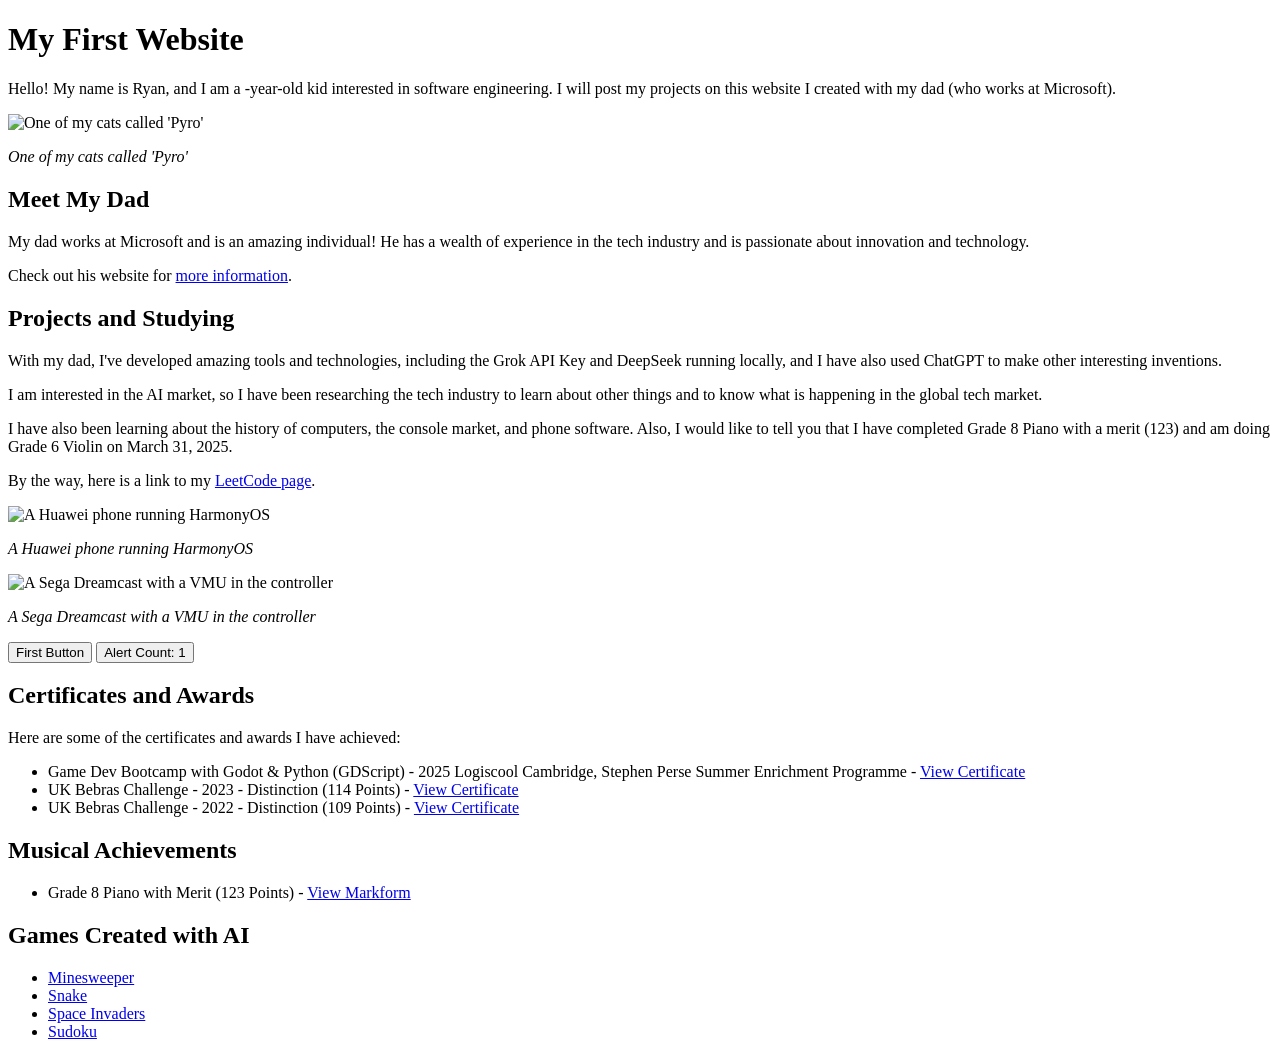
==== index.html @ 65c5c076 "Add Sudoku link to games list in index.html" ====
<!DOCTYPE html>
<html lang="en">
<head>
    <meta charset="UTF-8">
    <meta name="viewport" content="width=device-width, initial-scale=1.0">
    <meta name="description" content="Welcome to my first website! I'm Ryan, a kid interested in software engineering. Here, I share my projects, achievements, and passion for technology.">
    <meta name="keywords" content="Ryan, software engineering, projects, achievements, technology, AI, programming, games">
    <meta name="author" content="Ryan Lai">
    <title>My First Website</title>
    <link rel="stylesheet" href="/static/css/style.css">        
    <script type="text/javascript" src="/static/js/general.js"></script>
</head>
<body>
    <div class="container">
        <h1>My First Website</h1>
        <p>Hello! My name is Ryan, and I am a <span id="age"> </span>-year-old kid interested in software engineering. I will post my projects on this website I created with my dad (who works at Microsoft).</p>
        <img src="https://github.com/user-attachments/assets/a98e3ee8-9c3c-401d-a268-ec8c913f61dc" width="100" height="125" alt="One of my cats called 'Pyro'">
        <p><em>One of my cats called 'Pyro'</em></p>

        <h2>Meet My Dad</h2>
        <p>My dad works at Microsoft and is an amazing individual! He has a wealth of experience in the tech industry and is passionate about innovation and technology.</p>
        <p>Check out his website for <a href="https://zhihua-lai.com/">more information</a>.</p>

        <h2>Projects and Studying</h2>
        <p>With my dad, I've developed amazing tools and technologies, including the Grok API Key and DeepSeek running locally, and I have also used ChatGPT to make other interesting inventions.</p>
        <p>I am interested in the AI market, so I have been researching the tech industry to learn about other things and to know what is happening in the global tech market.</p>
        <p>I have also been learning about the history of computers, the console market, and phone software. Also, I would like to tell you that I have completed Grade 8 Piano with a merit (123) and am doing Grade 6 Violin on March 31, 2025.</p>
        <p>By the way, here is a link to my <a href="https://leetcode.com/u/Faceless15/">LeetCode page</a>.</p>
        <img src="https://github.com/user-attachments/assets/708752a2-0d71-4284-af8b-a7ffc0cfe078" width="125" height="100" alt="A Huawei phone running HarmonyOS">
        <p><em>A Huawei phone running HarmonyOS</em></p>
        <img src="https://github.com/user-attachments/assets/0743d6a8-e8ba-4631-81cf-147f6c562d84" width="175" height="100" alt="A Sega Dreamcast with a VMU in the controller">
        <p><em>A Sega Dreamcast with a VMU in the controller</em></p>

        <button onclick="clickFirstButton()">First Button</button>
        <button id="secondButton" onclick="clickSecondButton()">Alert Count: 1</button>

        <h2>Certificates and Awards</h2>
        <p>Here are some of the certificates and awards I have achieved:</p>
        <ul>
            <li>Game Dev Bootcamp with Godot & Python (GDScript) - 2025 Logiscool Cambridge, Stephen Perse Summer Enrichment Programme - <a href="/static/jpg/ryan-godot-python-certificate-stephen-perse2025-08-01 12.40.34.jpg" target="_blank">View Certificate</a></li>
            <li>UK Bebras Challenge - 2023 - Distinction (114 Points) - <a href="/static/jpg/ryan-uk-bebras-challenge-2023-distinction.jpg" target="_blank">View Certificate</a></li>
            <li>UK Bebras Challenge - 2022 - Distinction (109 Points) - <a href="/static/jpg/ryan-uk-bebras-challenge-2022-distinction.jpg" target="_blank">View Certificate</a></li>
        </ul>

        <h2>Musical Achievements</h2>
        <ul>
            <li>Grade 8 Piano with Merit (123 Points) - <a title="View Markform for Grade 8 Piano" href="/static/markform-piano-grade-8-ryan.pdf" target="_blank">View Markform</a></li>
        </ul>

        <h2>Games Created with AI</h2>
        <ul>
            <li><a href="/games/minesweeper.html">Minesweeper</a></li>
            <li><a href="/games/snake.html">Snake</a></li>
            <li><a href="/games/space-invaders.html">Space Invaders</a></li>
            <li><a href="/games/sudoku.html"> Sudoku</a></li>
        </ul>
    </div>
</body>
</html>
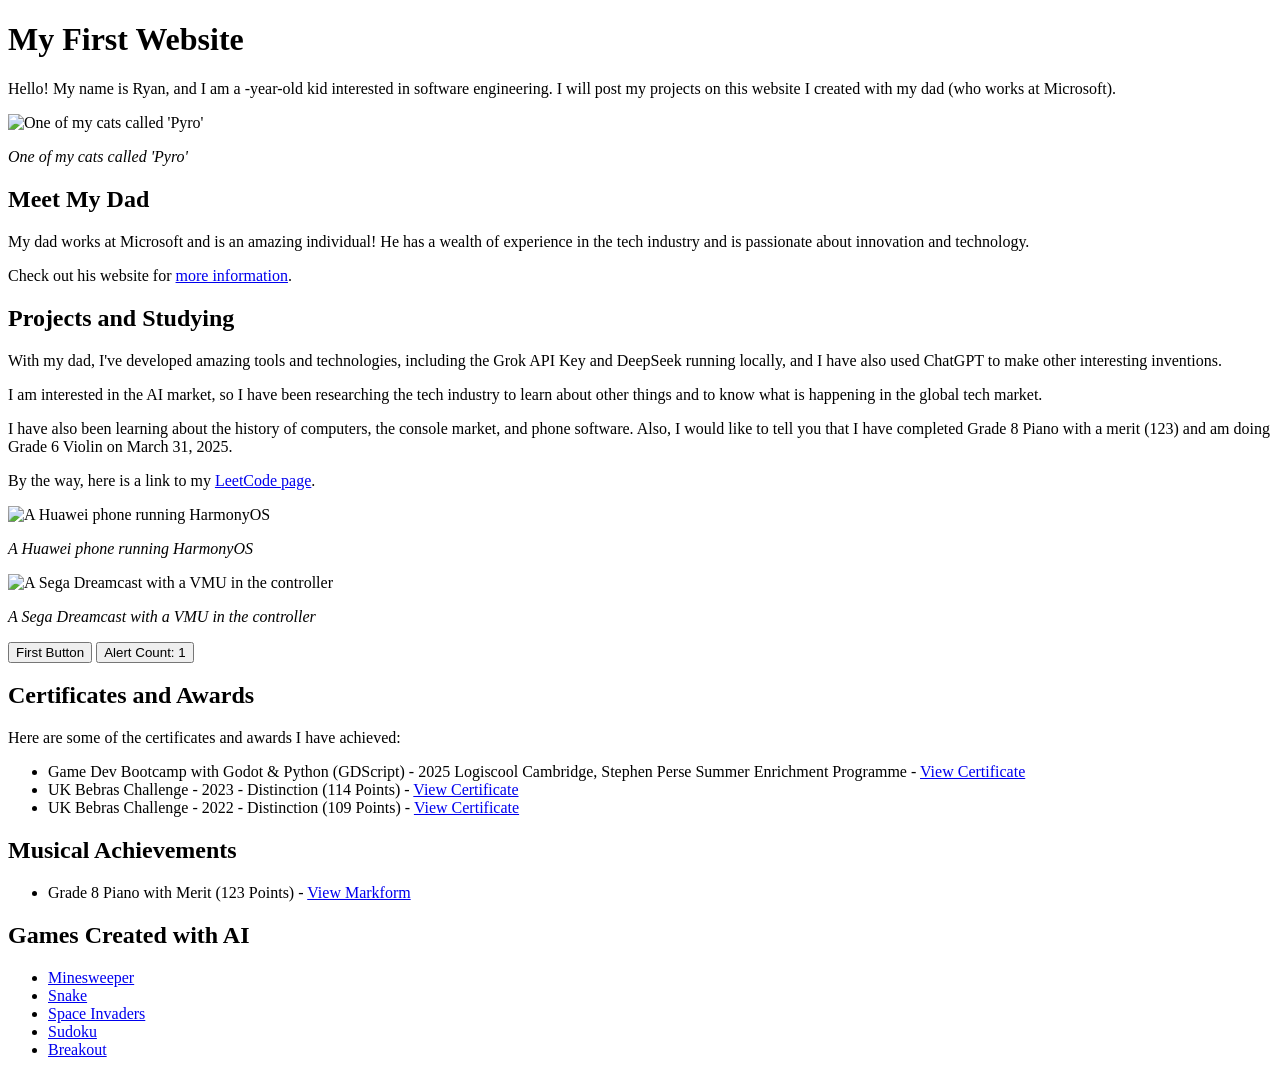
==== commit 8e50b200: "Add Breakout game link to index.html" ====
--- a/index.html
+++ b/index.html
@@ -53,6 +53,7 @@
             <li><a href="/games/snake.html">Snake</a></li>
             <li><a href="/games/space-invaders.html">Space Invaders</a></li>
             <li><a href="/games/sudoku.html"> Sudoku</a></li>
+            <li><a href="/games/breakout.html"> Breakout</a></li>
         </ul>
     </div>
 </body>
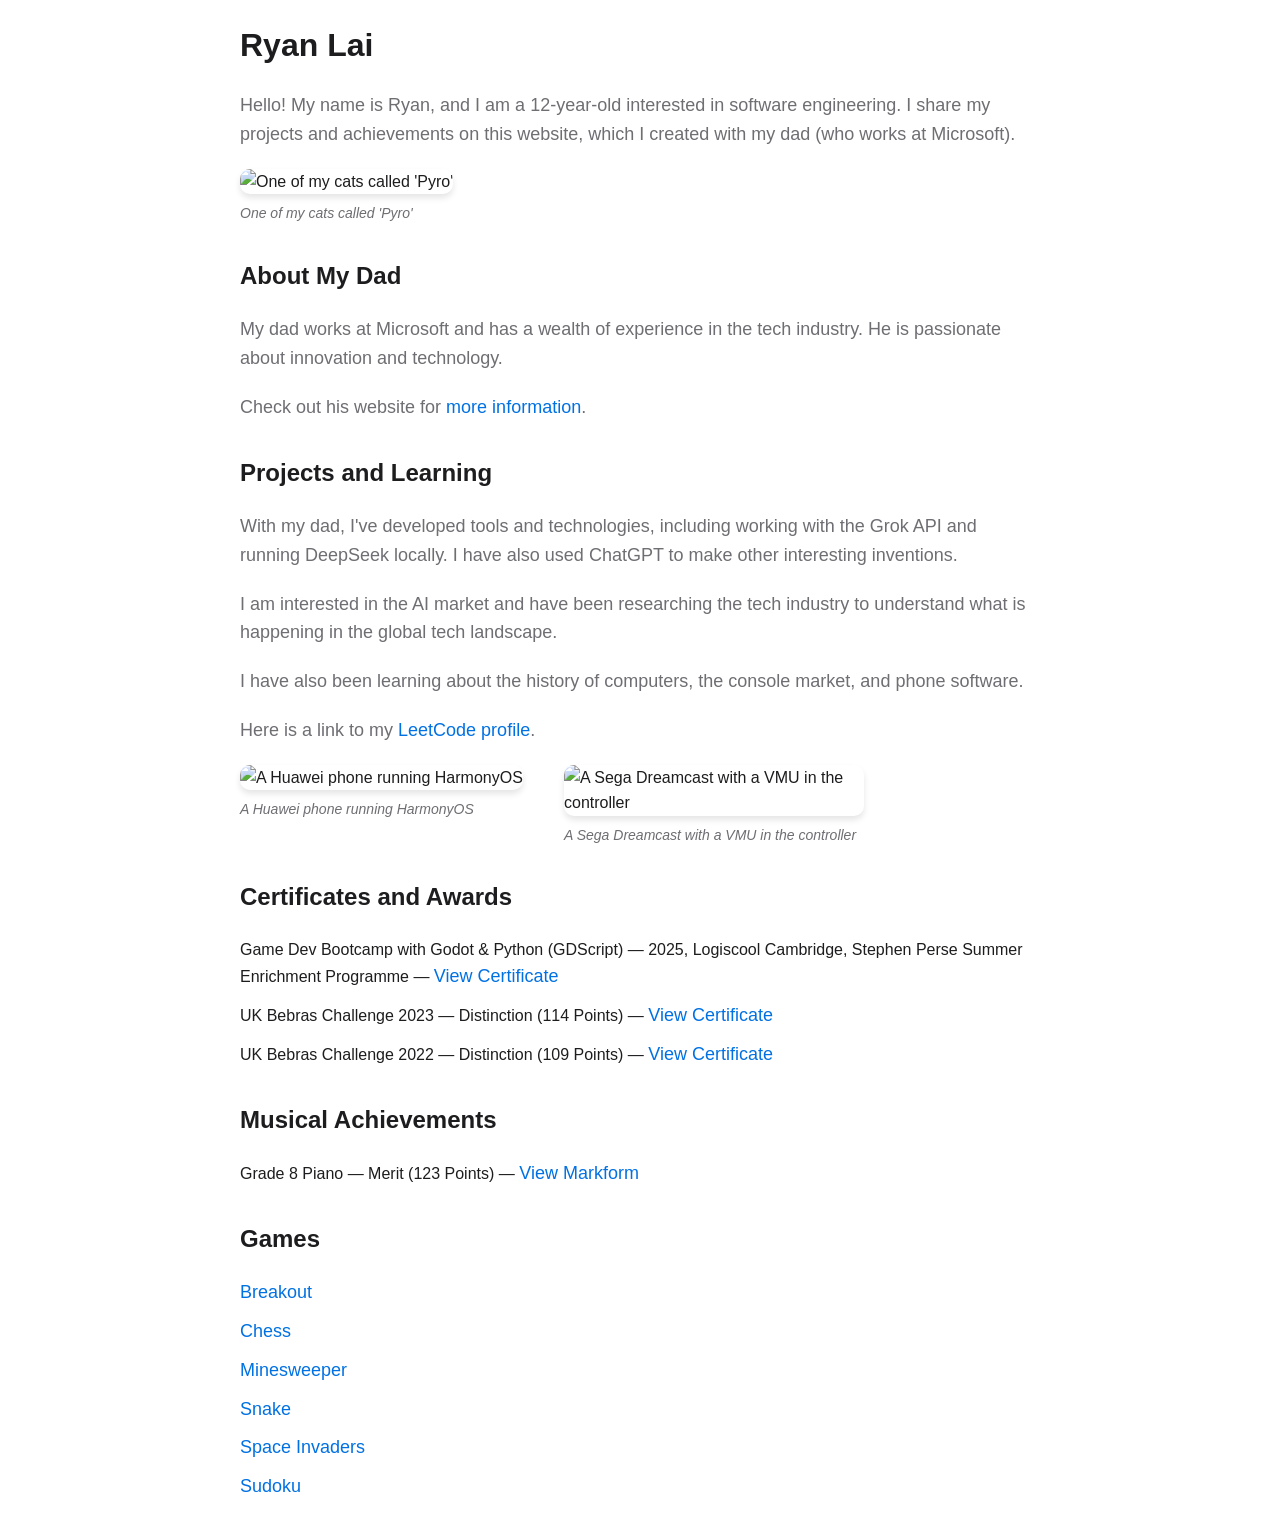
==== commit d79b29a1: "Changes by AI" ====
--- a/index.html
+++ b/index.html
@@ -3,57 +3,62 @@
 <head>
     <meta charset="UTF-8">
     <meta name="viewport" content="width=device-width, initial-scale=1.0">
-    <meta name="description" content="Welcome to my first website! I'm Ryan, a kid interested in software engineering. Here, I share my projects, achievements, and passion for technology.">
-    <meta name="keywords" content="Ryan, software engineering, projects, achievements, technology, AI, programming, games">
+    <meta name="description" content="Ryan Lai's personal website — projects, achievements, and games.">
+    <meta name="keywords" content="Ryan Lai, software engineering, projects, achievements, technology, AI, programming, games">
     <meta name="author" content="Ryan Lai">
-    <title>My First Website</title>
-    <link rel="stylesheet" href="/static/css/style.css">        
-    <script type="text/javascript" src="/static/js/general.js"></script>
+    <title>Ryan Lai</title>
+    <link rel="stylesheet" href="/static/css/style.css">
+    <script src="/static/js/general.js"></script>
 </head>
 <body>
     <div class="container">
-        <h1>My First Website</h1>
-        <p>Hello! My name is Ryan, and I am a <span id="age"> </span>-year-old kid interested in software engineering. I will post my projects on this website I created with my dad (who works at Microsoft).</p>
-        <img src="https://github.com/user-attachments/assets/a98e3ee8-9c3c-401d-a268-ec8c913f61dc" width="100" height="125" alt="One of my cats called 'Pyro'">
-        <p><em>One of my cats called 'Pyro'</em></p>
+        <h1>Ryan Lai</h1>
+        <p>Hello! My name is Ryan, and I am a <span id="age"></span>-year-old interested in software engineering. I share my projects and achievements on this website, which I created with my dad (who works at Microsoft).</p>
+        <figure>
+            <img src="https://github.com/user-attachments/assets/a98e3ee8-9c3c-401d-a268-ec8c913f61dc" alt="One of my cats called 'Pyro'">
+            <figcaption>One of my cats called 'Pyro'</figcaption>
+        </figure>
 
-        <h2>Meet My Dad</h2>
-        <p>My dad works at Microsoft and is an amazing individual! He has a wealth of experience in the tech industry and is passionate about innovation and technology.</p>
+        <h2>About My Dad</h2>
+        <p>My dad works at Microsoft and has a wealth of experience in the tech industry. He is passionate about innovation and technology.</p>
         <p>Check out his website for <a href="https://zhihua-lai.com/">more information</a>.</p>
 
-        <h2>Projects and Studying</h2>
-        <p>With my dad, I've developed amazing tools and technologies, including the Grok API Key and DeepSeek running locally, and I have also used ChatGPT to make other interesting inventions.</p>
-        <p>I am interested in the AI market, so I have been researching the tech industry to learn about other things and to know what is happening in the global tech market.</p>
-        <p>I have also been learning about the history of computers, the console market, and phone software. Also, I would like to tell you that I have completed Grade 8 Piano with a merit (123) and am doing Grade 6 Violin on March 31, 2025.</p>
-        <p>By the way, here is a link to my <a href="https://leetcode.com/u/Faceless15/">LeetCode page</a>.</p>
-        <img src="https://github.com/user-attachments/assets/708752a2-0d71-4284-af8b-a7ffc0cfe078" width="125" height="100" alt="A Huawei phone running HarmonyOS">
-        <p><em>A Huawei phone running HarmonyOS</em></p>
-        <img src="https://github.com/user-attachments/assets/0743d6a8-e8ba-4631-81cf-147f6c562d84" width="175" height="100" alt="A Sega Dreamcast with a VMU in the controller">
-        <p><em>A Sega Dreamcast with a VMU in the controller</em></p>
-
-        <button onclick="clickFirstButton()">First Button</button>
-        <button id="secondButton" onclick="clickSecondButton()">Alert Count: 1</button>
+        <h2>Projects and Learning</h2>
+        <p>With my dad, I've developed tools and technologies, including working with the Grok API and running DeepSeek locally. I have also used ChatGPT to make other interesting inventions.</p>
+        <p>I am interested in the AI market and have been researching the tech industry to understand what is happening in the global tech landscape.</p>
+        <p>I have also been learning about the history of computers, the console market, and phone software.</p>
+        <p>Here is a link to my <a href="https://leetcode.com/u/Faceless15/">LeetCode profile</a>.</p>
+        <div class="image-row">
+            <figure>
+                <img src="https://github.com/user-attachments/assets/708752a2-0d71-4284-af8b-a7ffc0cfe078" alt="A Huawei phone running HarmonyOS">
+                <figcaption>A Huawei phone running HarmonyOS</figcaption>
+            </figure>
+            <figure>
+                <img src="https://github.com/user-attachments/assets/0743d6a8-e8ba-4631-81cf-147f6c562d84" alt="A Sega Dreamcast with a VMU in the controller">
+                <figcaption>A Sega Dreamcast with a VMU in the controller</figcaption>
+            </figure>
+        </div>
 
         <h2>Certificates and Awards</h2>
-        <p>Here are some of the certificates and awards I have achieved:</p>
         <ul>
-            <li>Game Dev Bootcamp with Godot & Python (GDScript) - 2025 Logiscool Cambridge, Stephen Perse Summer Enrichment Programme - <a href="/static/jpg/ryan-godot-python-certificate-stephen-perse2025-08-01 12.40.34.jpg" target="_blank">View Certificate</a></li>
-            <li>UK Bebras Challenge - 2023 - Distinction (114 Points) - <a href="/static/jpg/ryan-uk-bebras-challenge-2023-distinction.jpg" target="_blank">View Certificate</a></li>
-            <li>UK Bebras Challenge - 2022 - Distinction (109 Points) - <a href="/static/jpg/ryan-uk-bebras-challenge-2022-distinction.jpg" target="_blank">View Certificate</a></li>
+            <li>Game Dev Bootcamp with Godot &amp; Python (GDScript) — 2025, Logiscool Cambridge, Stephen Perse Summer Enrichment Programme — <a href="/static/images/ryan-godot-python-certificate-stephen-perse-2025.jpg" target="_blank">View Certificate</a></li>
+            <li>UK Bebras Challenge 2023 — Distinction (114 Points) — <a href="/static/images/ryan-uk-bebras-challenge-2023-distinction.jpg" target="_blank">View Certificate</a></li>
+            <li>UK Bebras Challenge 2022 — Distinction (109 Points) — <a href="/static/images/ryan-uk-bebras-challenge-2022-distinction.jpg" target="_blank">View Certificate</a></li>
         </ul>
 
         <h2>Musical Achievements</h2>
         <ul>
-            <li>Grade 8 Piano with Merit (123 Points) - <a title="View Markform for Grade 8 Piano" href="/static/markform-piano-grade-8-ryan.pdf" target="_blank">View Markform</a></li>
+            <li>Grade 8 Piano — Merit (123 Points) — <a href="/static/pdf/ryan-piano-grade-8-markform.pdf" target="_blank">View Markform</a></li>
         </ul>
 
-        <h2>Games Created with AI</h2>
+        <h2>Games</h2>
         <ul>
+            <li><a href="/games/breakout.html">Breakout</a></li>
+            <li><a href="/games/chess.html">Chess</a></li>
             <li><a href="/games/minesweeper.html">Minesweeper</a></li>
             <li><a href="/games/snake.html">Snake</a></li>
             <li><a href="/games/space-invaders.html">Space Invaders</a></li>
-            <li><a href="/games/sudoku.html"> Sudoku</a></li>
-            <li><a href="/games/breakout.html"> Breakout</a></li>
+            <li><a href="/games/sudoku.html">Sudoku</a></li>
         </ul>
     </div>
 </body>
--- a/static/css/style.css
+++ b/static/css/style.css
@@ -0,0 +1,109 @@
+/* General Reset */
+* {
+  margin: 0;
+  padding: 0;
+  box-sizing: border-box;
+}
+
+body {
+  font-family: -apple-system, BlinkMacSystemFont, "Segoe UI", Roboto, "Helvetica Neue", Arial, sans-serif;
+  background-color: #fff;
+  color: #1d1d1f;
+  line-height: 1.6;
+  padding: 20px;
+}
+
+h1, h2 {
+  font-weight: 600;
+  color: #1d1d1f;
+  margin-bottom: 20px;
+}
+
+h2 {
+  margin-top: 32px;
+}
+
+p {
+  font-size: 18px;
+  margin-bottom: 20px;
+  color: #6e6e73;
+}
+
+a {
+  color: #0071e3;
+  text-decoration: none;
+  transition: color 0.3s ease;
+}
+
+a:hover {
+  color: #005bb5;
+}
+
+img {
+  max-width: 100%;
+  height: auto;
+  border-radius: 10px;
+  box-shadow: 0 4px 6px rgba(0, 0, 0, 0.1);
+}
+
+figure {
+  margin: 20px 0;
+}
+
+figcaption {
+  font-size: 14px;
+  color: #6e6e73;
+  font-style: italic;
+  margin-top: 8px;
+}
+
+.image-row {
+  display: flex;
+  gap: 24px;
+  flex-wrap: wrap;
+  margin: 20px 0;
+}
+
+.image-row figure {
+  flex: 1;
+  min-width: 200px;
+  max-width: 300px;
+  margin: 0;
+}
+
+.container {
+  max-width: 800px;
+  margin: 0 auto;
+}
+
+ul {
+  list-style: none;
+  padding: 0;
+}
+
+ul li {
+  margin-bottom: 10px;
+}
+
+ul li a {
+  font-size: 18px;
+  font-weight: 500;
+}
+
+@media (max-width: 768px) {
+  h1 {
+    font-size: 28px;
+  }
+
+  p {
+    font-size: 16px;
+  }
+
+  .image-row {
+    flex-direction: column;
+  }
+
+  .image-row figure {
+    max-width: 100%;
+  }
+}
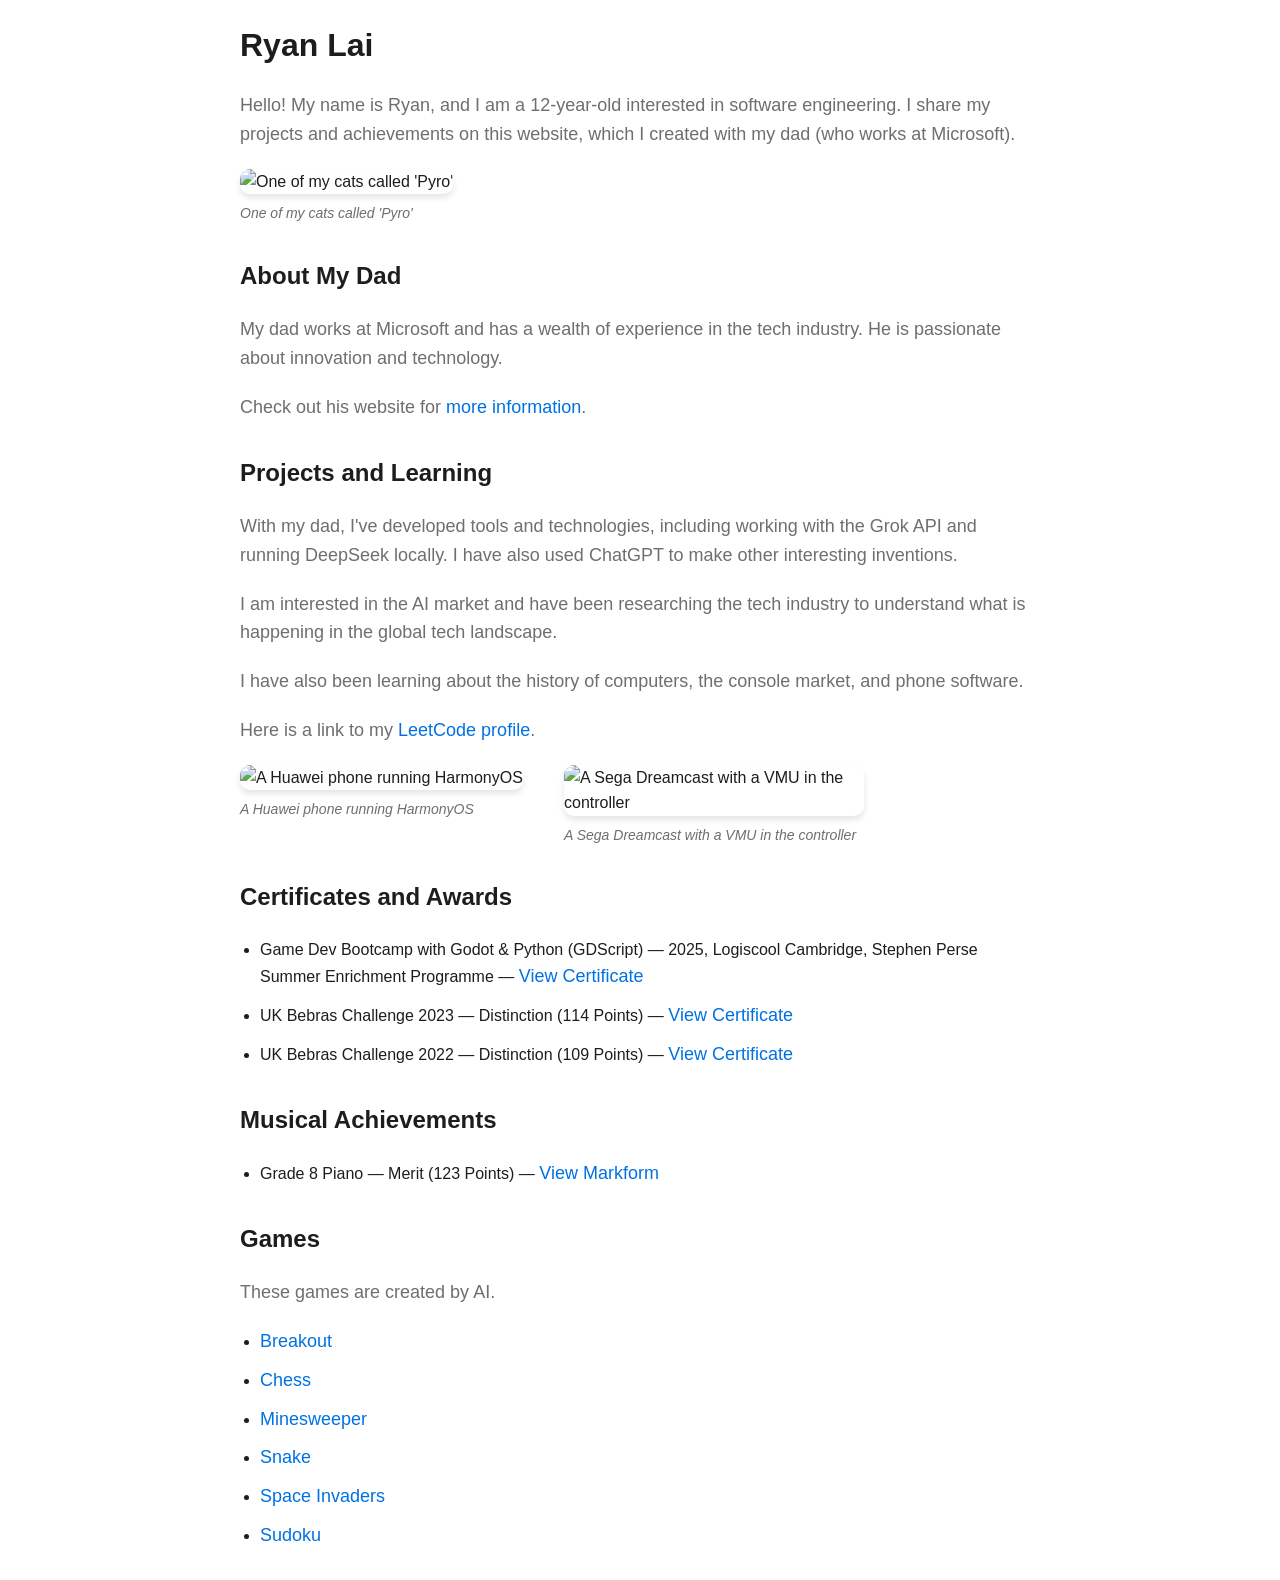
==== commit 28e338a9: "Minor fixes: image too big" ====
--- a/index.html
+++ b/index.html
@@ -52,6 +52,7 @@
         </ul>
 
         <h2>Games</h2>
+        <p>These games are created by AI.</p>
         <ul>
             <li><a href="/games/breakout.html">Breakout</a></li>
             <li><a href="/games/chess.html">Chess</a></li>
--- a/static/css/style.css
+++ b/static/css/style.css
@@ -50,6 +50,10 @@
   margin: 20px 0;
 }
 
+figure img {
+  max-width: 400px;
+}
+
 figcaption {
   font-size: 14px;
   color: #6e6e73;
@@ -77,8 +81,7 @@
 }
 
 ul {
-  list-style: none;
-  padding: 0;
+  padding-left: 20px;
 }
 
 ul li {
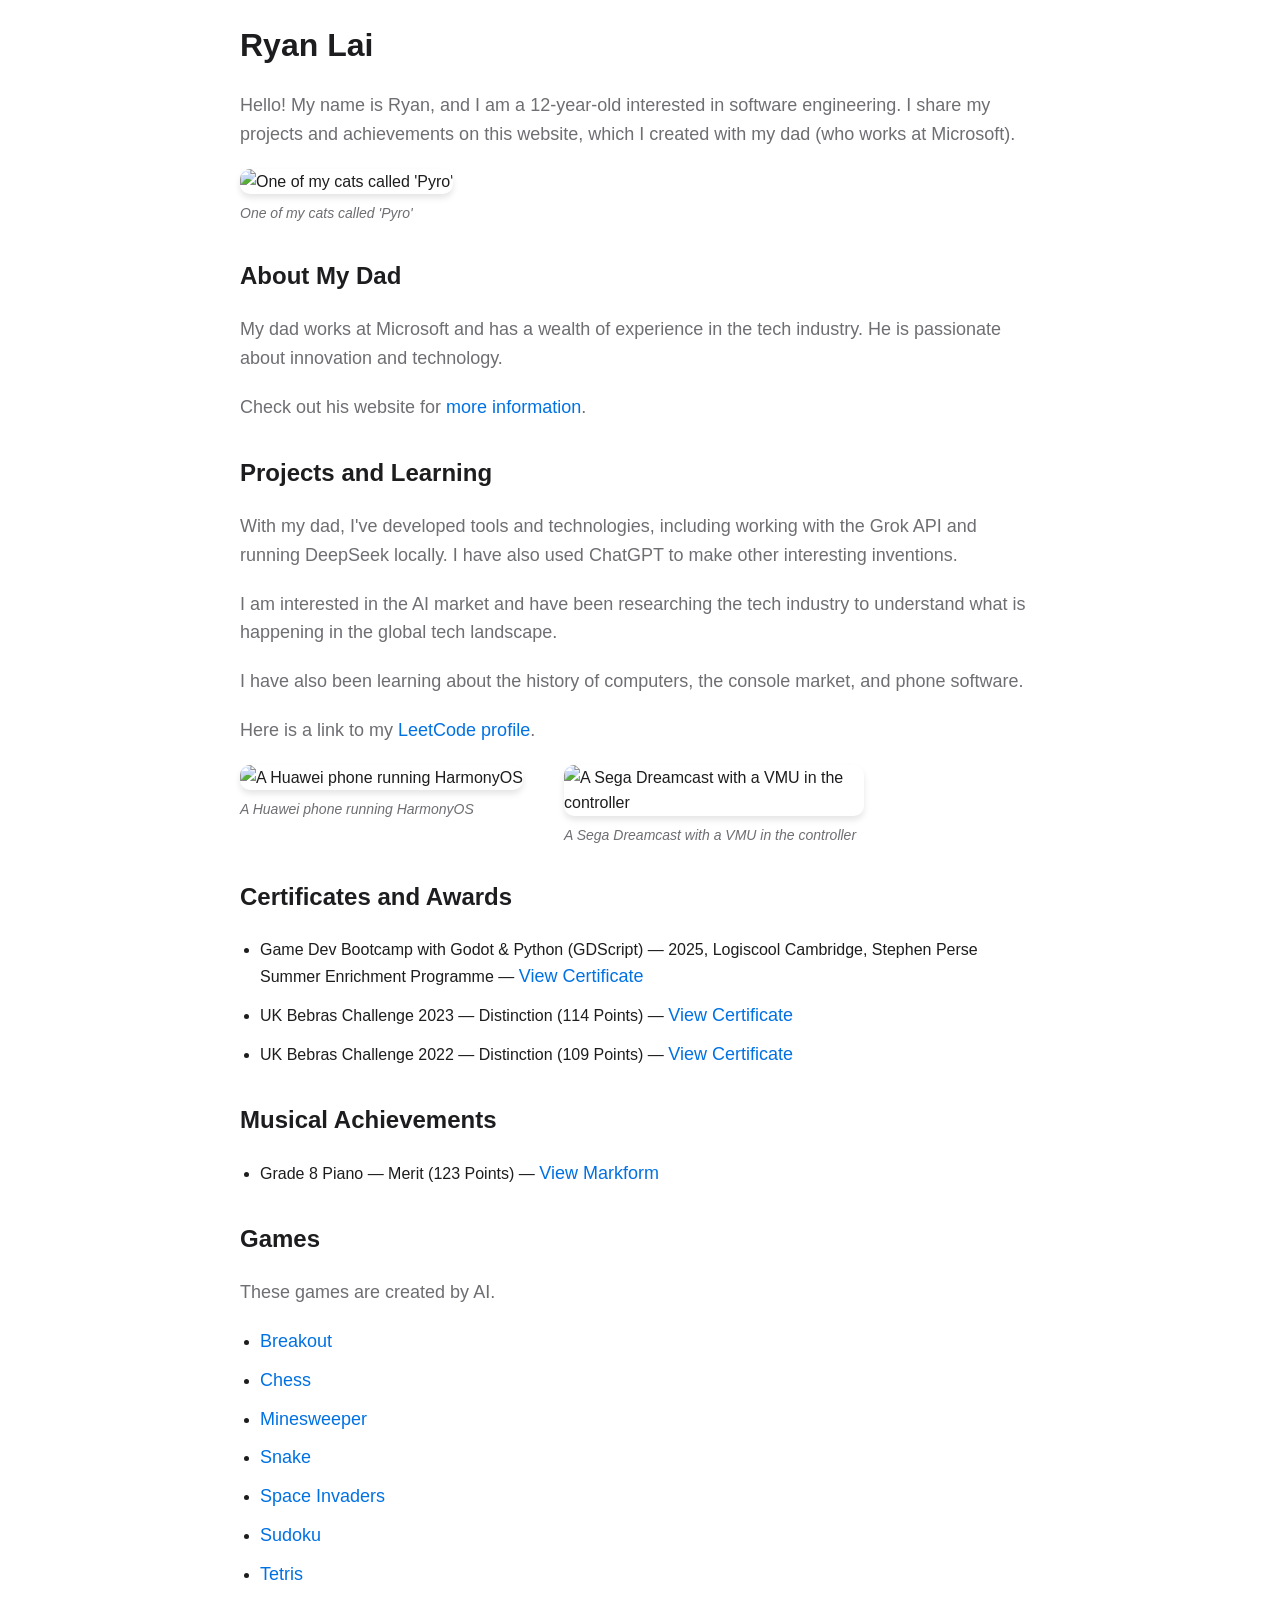
==== commit 1a8ee800: "tetris" ====
--- a/index.html
+++ b/index.html
@@ -60,6 +60,7 @@
             <li><a href="/games/snake.html">Snake</a></li>
             <li><a href="/games/space-invaders.html">Space Invaders</a></li>
             <li><a href="/games/sudoku.html">Sudoku</a></li>
+            <li><a href="/games/tetris.html">Tetris</a></li>
         </ul>
     </div>
 </body>
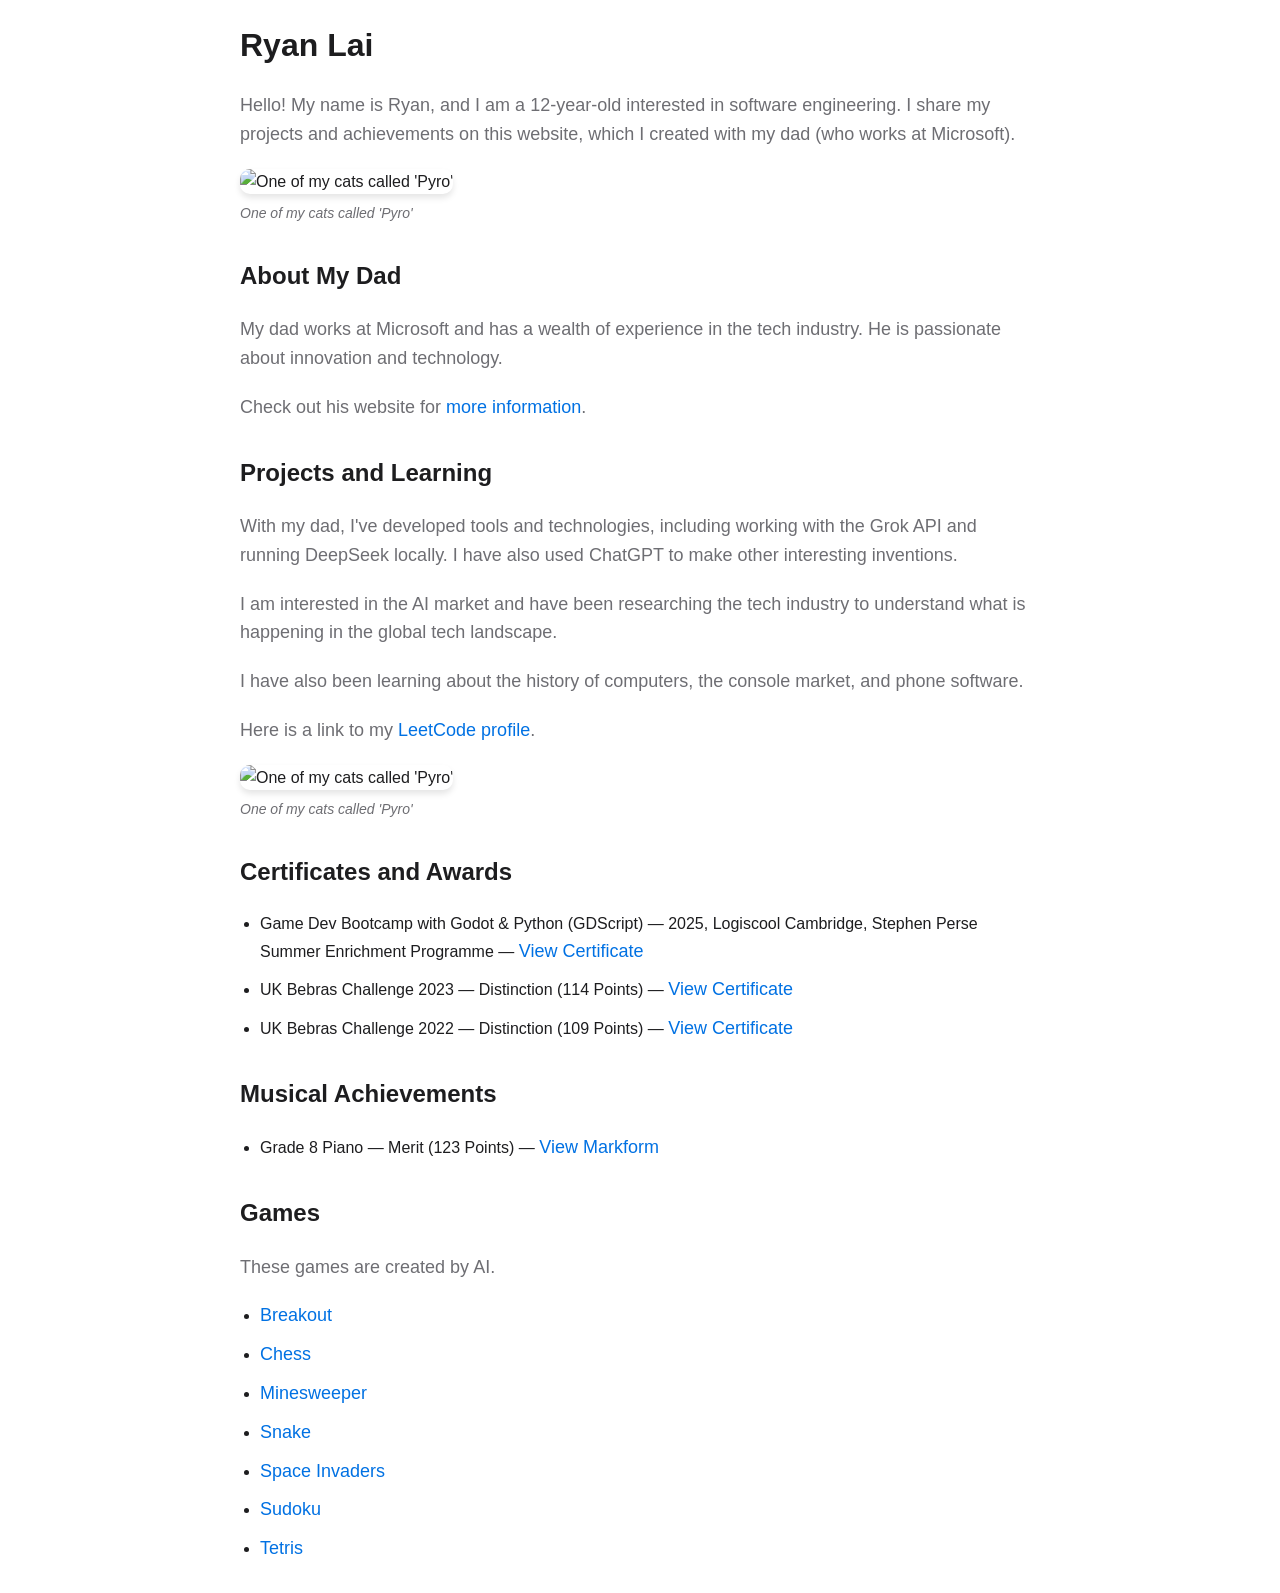
==== commit 7efb2a28: "tetris v4" ====
--- a/index.html
+++ b/index.html
@@ -30,12 +30,8 @@
         <p>Here is a link to my <a href="https://leetcode.com/u/Faceless15/">LeetCode profile</a>.</p>
         <div class="image-row">
             <figure>
-                <img src="https://github.com/user-attachments/assets/708752a2-0d71-4284-af8b-a7ffc0cfe078" alt="A Huawei phone running HarmonyOS">
-                <figcaption>A Huawei phone running HarmonyOS</figcaption>
-            </figure>
-            <figure>
-                <img src="https://github.com/user-attachments/assets/0743d6a8-e8ba-4631-81cf-147f6c562d84" alt="A Sega Dreamcast with a VMU in the controller">
-                <figcaption>A Sega Dreamcast with a VMU in the controller</figcaption>
+                <img src="https://github.com/user-attachments/assets/a98e3ee8-9c3c-401d-a268-ec8c913f61dc" alt="One of my cats called 'Pyro'">
+                <figcaption>One of my cats called 'Pyro'</figcaption>
             </figure>
         </div>
 
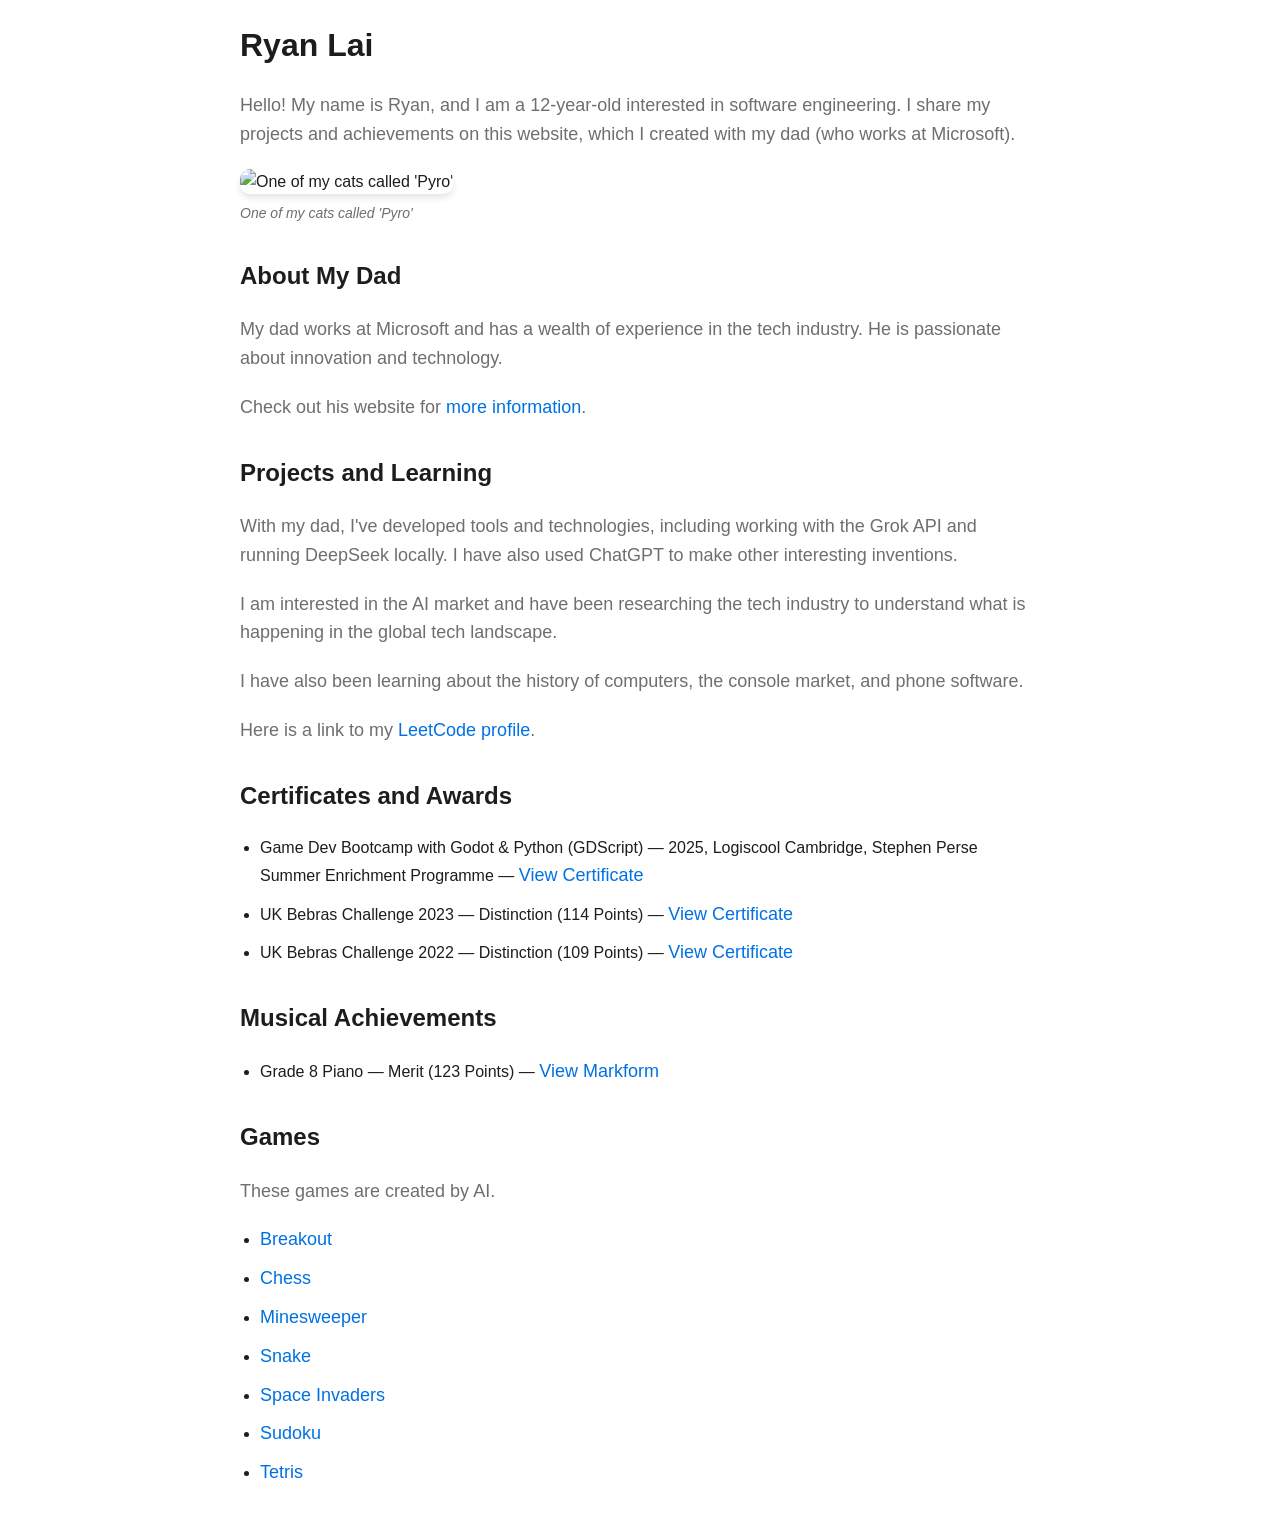
==== commit b98f47c8: "tetris v5.1 + homescreen fix" ====
--- a/index.html
+++ b/index.html
@@ -28,12 +28,6 @@
         <p>I am interested in the AI market and have been researching the tech industry to understand what is happening in the global tech landscape.</p>
         <p>I have also been learning about the history of computers, the console market, and phone software.</p>
         <p>Here is a link to my <a href="https://leetcode.com/u/Faceless15/">LeetCode profile</a>.</p>
-        <div class="image-row">
-            <figure>
-                <img src="https://github.com/user-attachments/assets/a98e3ee8-9c3c-401d-a268-ec8c913f61dc" alt="One of my cats called 'Pyro'">
-                <figcaption>One of my cats called 'Pyro'</figcaption>
-            </figure>
-        </div>
 
         <h2>Certificates and Awards</h2>
         <ul>
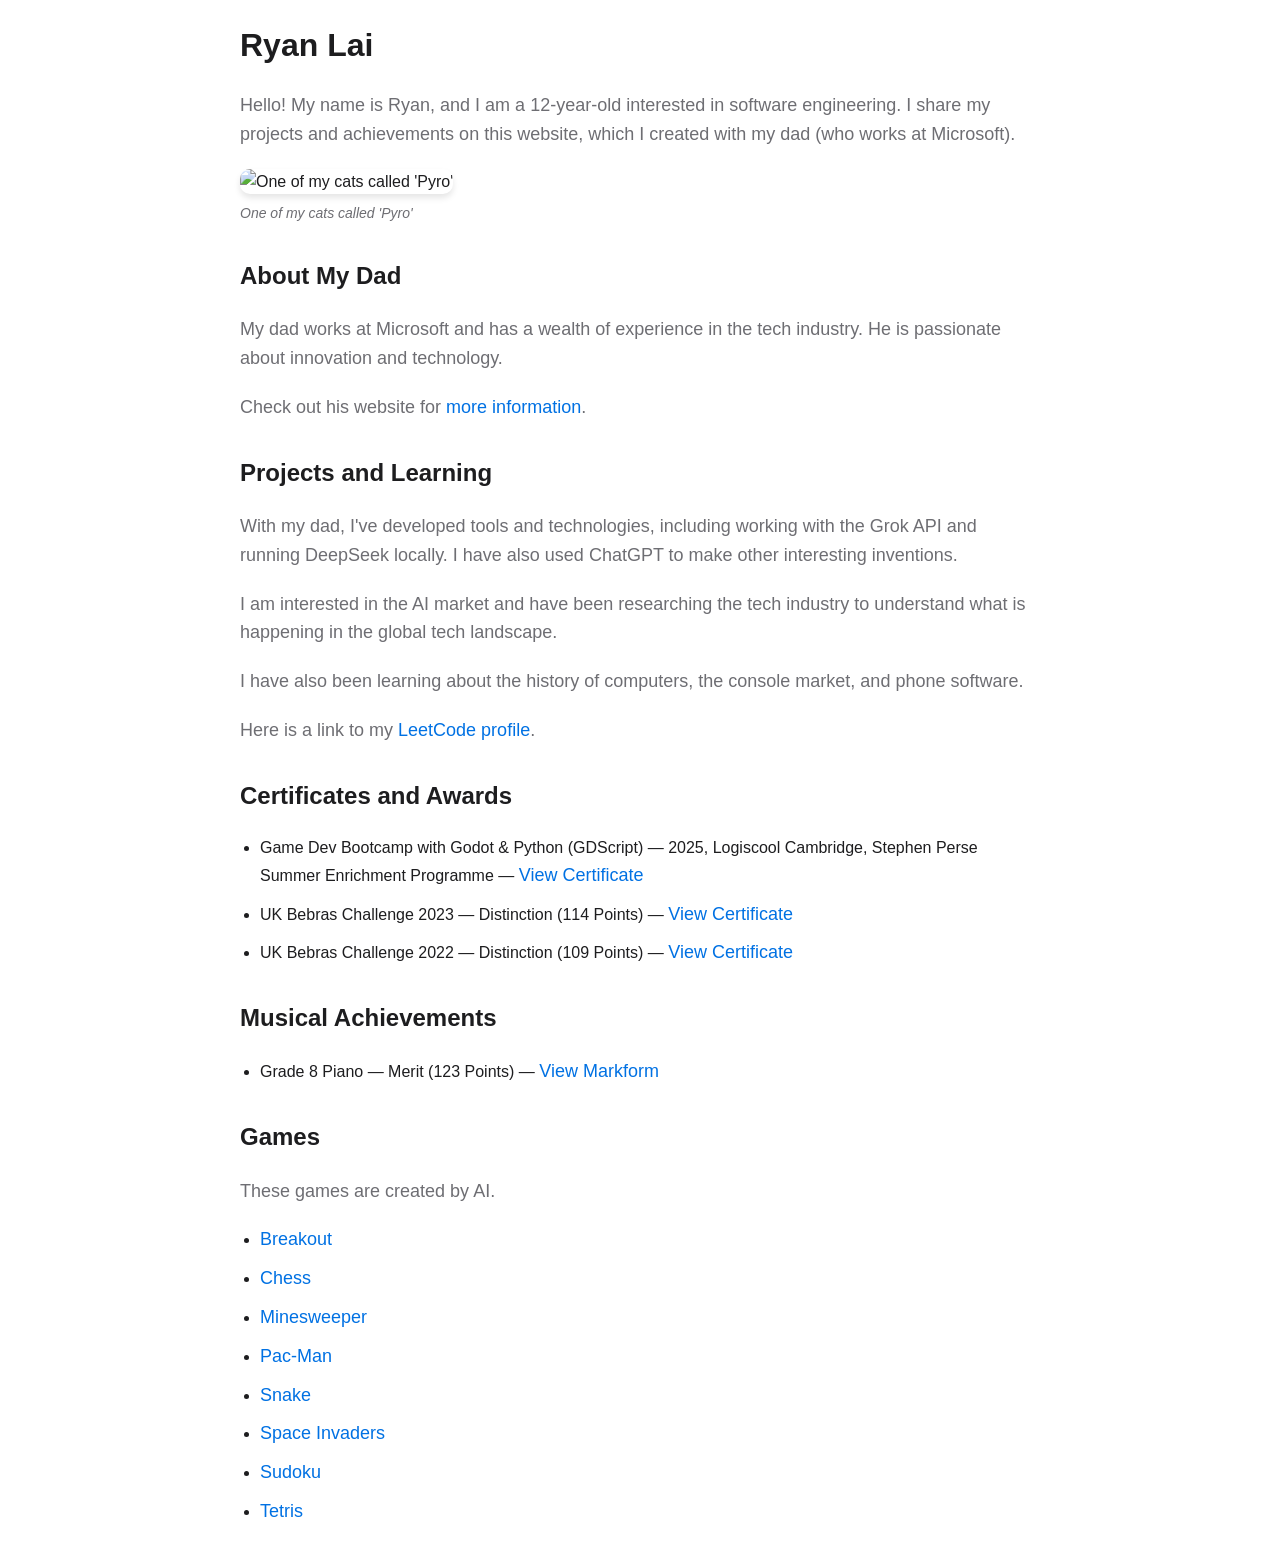
==== commit b9803bf7: "pacman test not done" ====
--- a/index.html
+++ b/index.html
@@ -47,6 +47,7 @@
             <li><a href="/games/breakout.html">Breakout</a></li>
             <li><a href="/games/chess.html">Chess</a></li>
             <li><a href="/games/minesweeper.html">Minesweeper</a></li>
+            <li><a href="/games/pacman.html">Pac-Man</a></li>
             <li><a href="/games/snake.html">Snake</a></li>
             <li><a href="/games/space-invaders.html">Space Invaders</a></li>
             <li><a href="/games/sudoku.html">Sudoku</a></li>
